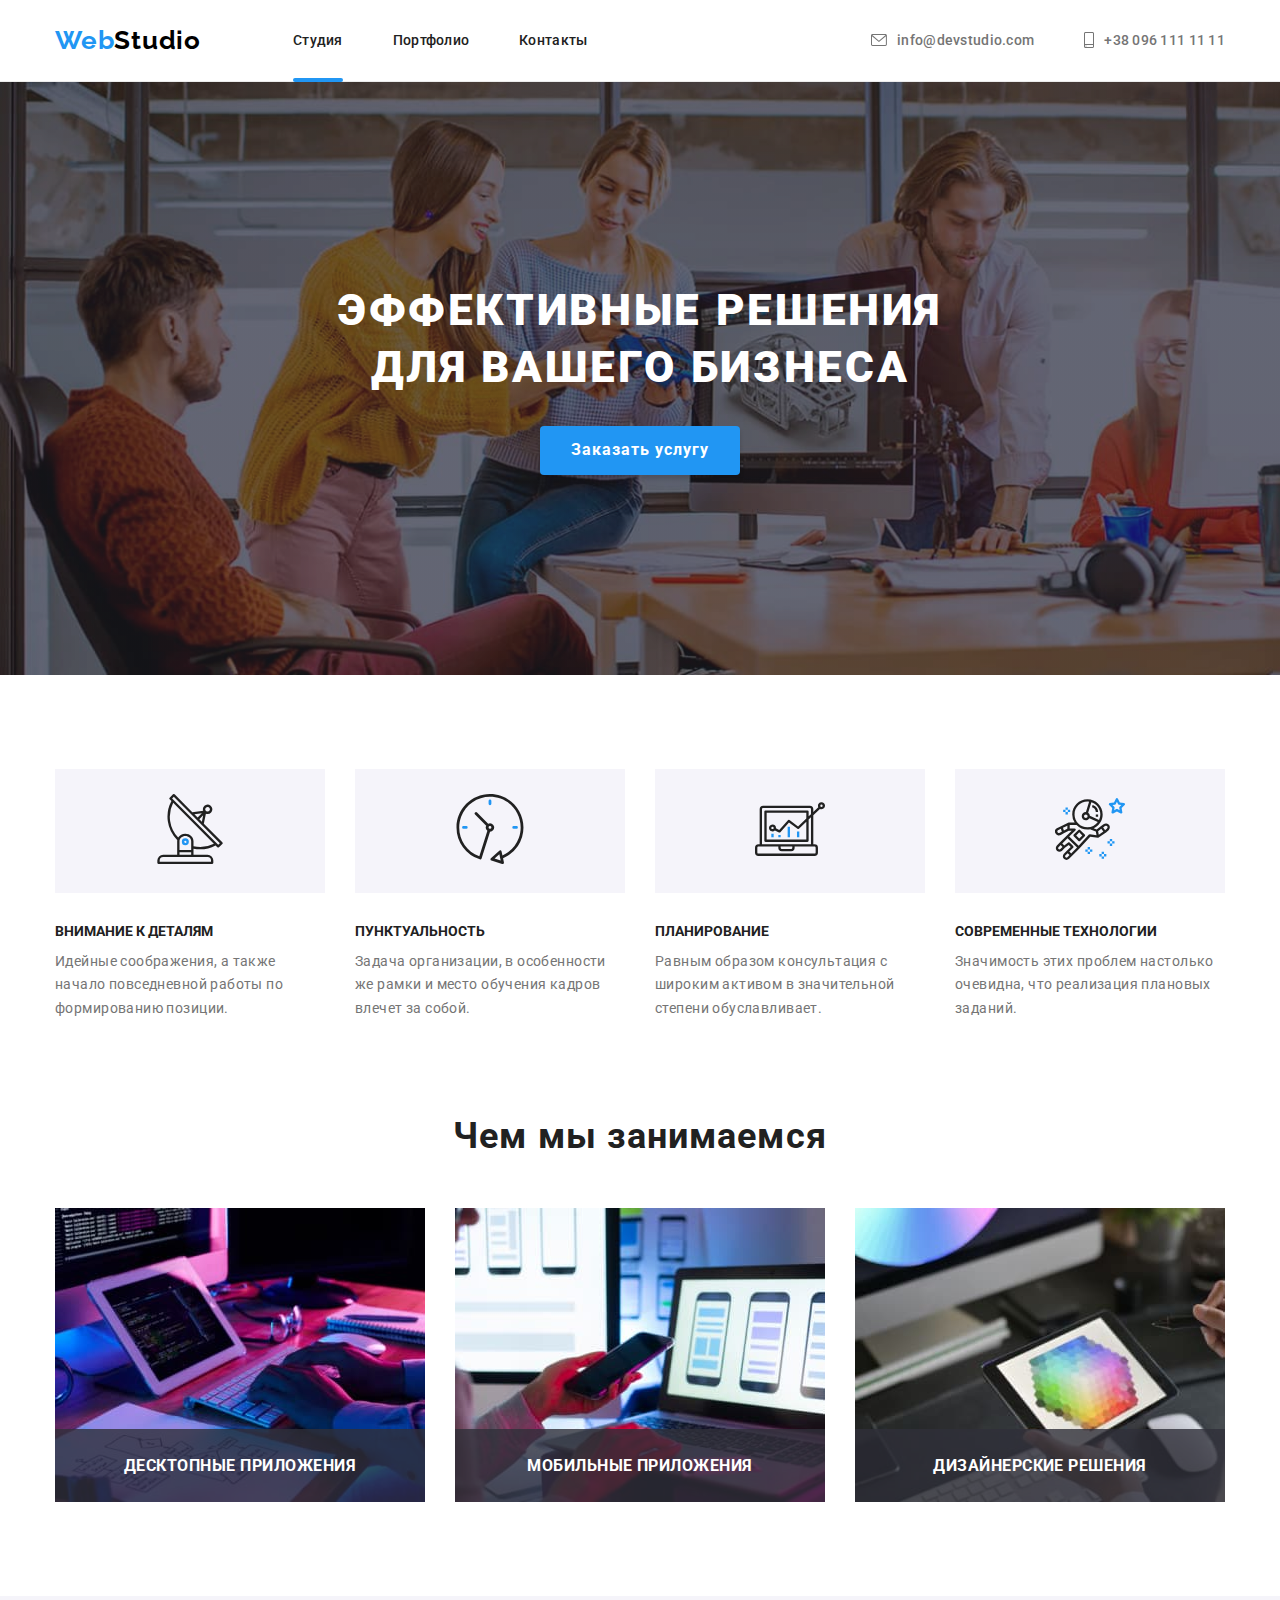
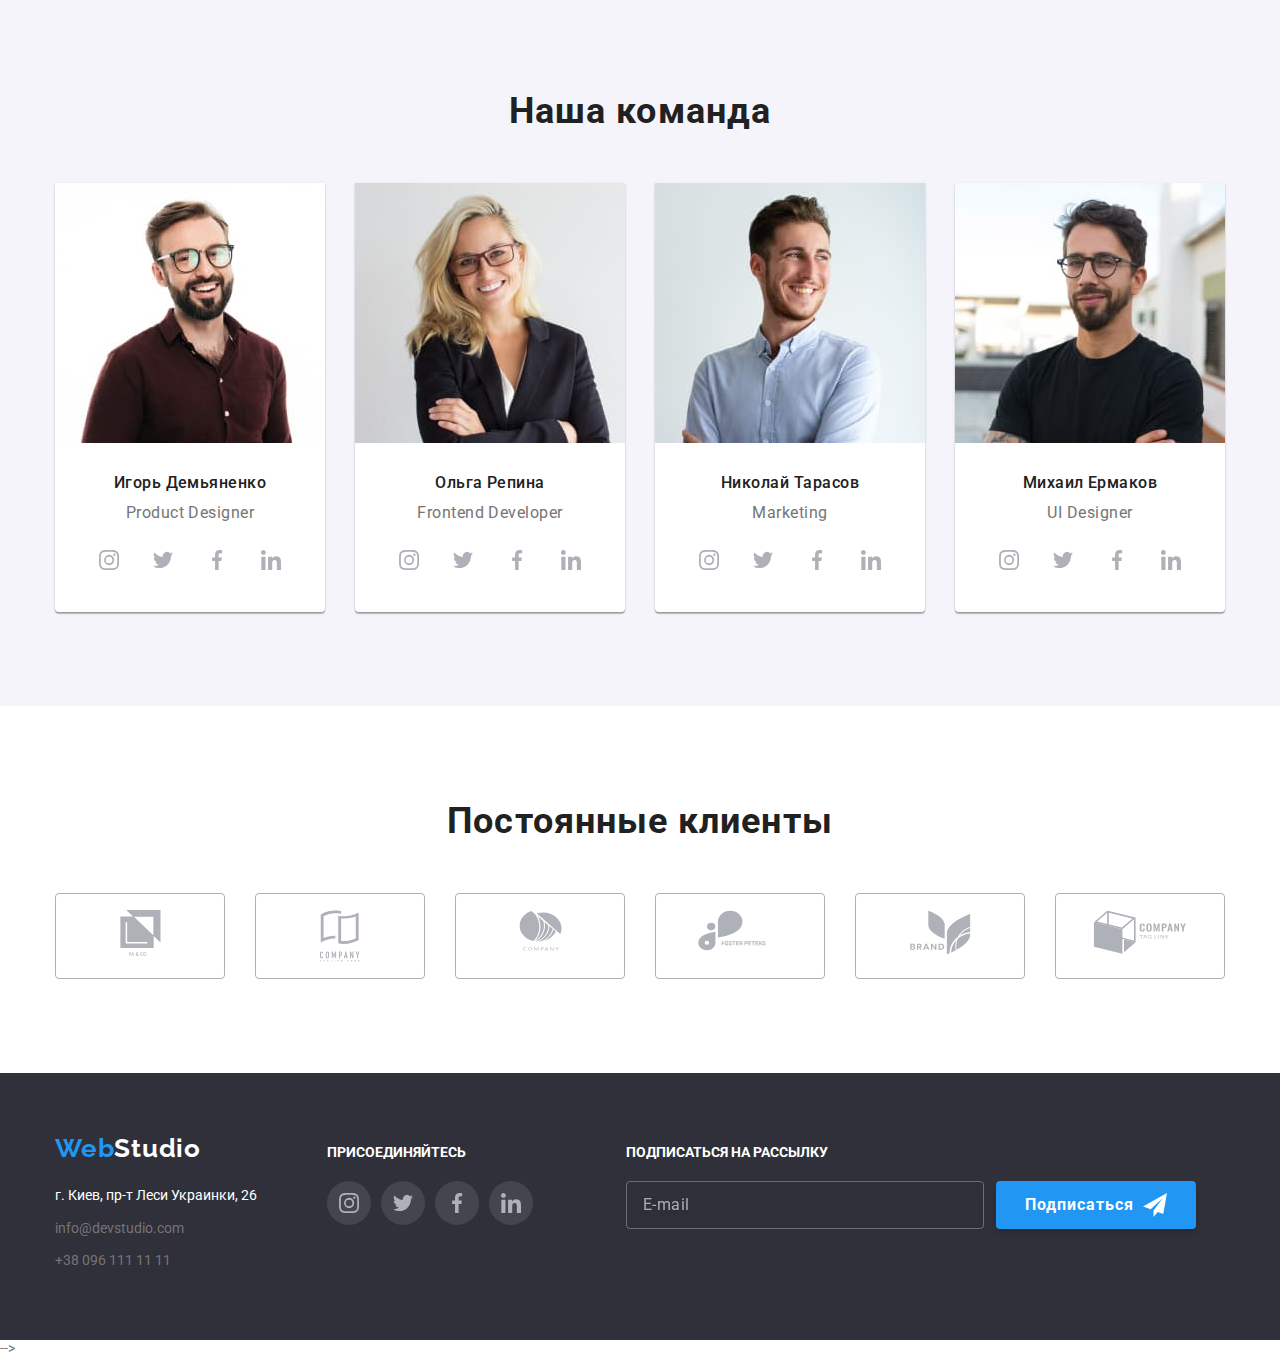
==== index.html @ 70edaa13 "new" ====
<!DOCTYPE html>
<html lang="ru">
<head>
    <meta charset="UTF-8">
    <meta http-equiv="X-UA-Compatible" content="IE=edge">
    <meta name="viewport" content="width=device-width, initial-scale=1.0">
    <title>Студия</title>
    <link rel="preconnect" href="https://fonts.gstatic.com" />
    <link href="https://fonts.googleapis.com/css2?family=Raleway:wght@700&family=Roboto:wght@400;500;700;900&display=swap" rel="stylesheet" />
    <link rel="stylesheet" href="https://cdnjs.cloudflare.com/ajax/libs/modern-normalize/1.0.0/modern-normalize.min.css" />
    <link rel="stylesheet" href="./css/main.min.css">
</head>
<body>
    <header class="header">
        <div class="container header-container">
            <a href="index.html" class="logo header-logo">Web<span style="color: black;">Studio</span></a>
            <nav class="navigation">
                <ul class="navigation-list">
                    <li><a href="./index.html" class="nav-link active">Студия</a></li>
                    <li><a href="./portfolio.html" class="nav-link">Портфолио</a></li>
                    <li><a href="" class="nav-link">Контакты</a></li>
                </ul>
            </nav>
            <ul class="contact-list">
                <li class="contact-item">
                    <a href="mailto:info@devstudio.com" class="contact-link"><svg class="mail-icon" width="16" height="12">
                        <use href="./img/sprite.svg#icon-envelope"></use>
                    </svg>info@devstudio.com</a></li>
                <li class="contact-item">
                    <a href="tel:+380961111111" class="contact-link"><svg class="phone-icon" width="10" height="16">
                        <use href="./img/sprite.svg#icon-smartphone"></use>
                    </svg>+38 096 111 11 11</a></li>
            </ul>
        <button type="button" class="mobile-menu-open-btn" data-menu-button>
            <svg class="menu-icon">
                <use href="./img/sprite.svg#icon-menu"></use>
            </svg>
        </button>
        <div class="mobile-menu" data-menu>
            <div class="container mobile-menu__window">
                <button class="mobile-menu__close-btn" data-menu-close><svg class="mobile-menu__icon-close" width="40" height="40">
                    <use href="./img/sprite.svg#icon-close"></use>
                </svg></button>
                <ul class="mobile-menu__nav-list">
                    <li class="mobile-menu__nav-item"><a href="./index.html" class="mobile-menu__nav-link active">Студия</a></li>
                    <li class="mobile-menu__nav-item"><a href="./portfolio.html" class="mobile-menu__nav-link">Портфолио</a></li>
                    <li class="mobile-menu__nav-item"><a href="#" class="mobile-menu__nav-link">Контакты</a></li>
                </ul>
                <ul class="mobile-menu__contact-list">
                    <li class="mobile-menu__contact-item"><a href="tel:+380961111111" class="mobile-menu__phone-link">+38 096 111 11 11</a></li>
                    <li class="mobile-menu__contact-item"><a href="mailto:info@devstudio.com" class="mobile-menu__email-link">info@devstudio.com</a></li>
                </ul>
                <ul class="mobile-menu__social-list">
                    <li class="mobile-menu__social-item"><a href="" class="mobile-menu__social-link">Instagram</a></li>
                    <li class="mobile-menu__social-item"><a href="" class="mobile-menu__social-link">Twitter</a></li>
                    <li class="mobile-menu__social-item"><a href="" class="mobile-menu__social-link">Facebook</a></li>
                    <li class="mobile-menu__social-item"><a href="" class="mobile-menu__social-link">LinkedIn</a></li>
                </ul>
            </div>
        </div>
        </div>
    </header>
    <main>
         <section class="hero section">
            <div class="container hero-container">
                <h1 class="hero-title">Эффективные решения для вашего бизнеса</h1>
                <button type="button" class="button hero-btn" data-modal-open>Заказать услугу</button>
            </div>
        </section>
        <section class="section">
            <div class="container">
                <!--<h2>О нас</h2>-->
                 <ul class="about-us-list">
                    <li class="about-us-item">
                        <div class="icon-container">
                            <svg class="about-us-icon">
                                <use href="./img/sprite.svg#icon-antenna-1"></use>
                            </svg>
                        </div>
                        <h3 class="item-title">Внимание к деталям</h3>
                        <p class="about-us-desc">Идейные соображения, а также начало повседневной работы по формированию позиции.</p>
                    </li>
                    <li class="about-us-item">
                        <div class="icon-container">
                            <svg class="about-us-icon">
                                <use href="./img/sprite.svg#icon-clock-1"></use>
                            </svg>
                        </div>
                        <h3 class="item-title">Пунктуальность</h3>
                        <p class="about-us-desc">Задача организации, в особенности же рамки и место обучения кадров влечет за собой.</p>
                    </li>
                    <li class="about-us-item">
                        <div class="icon-container">
                            <svg class="about-us-icon">
                                <use href="./img/sprite.svg#icon-diagram-1"></use>
                            </svg>
                        </div>
                        <h3 class="item-title">Планирование</h3>
                        <p class="about-us-desc">Равным образом консультация с широким активом в значительной степени обуславливает.</p>
                    </li>
                    <li class="about-us-item">
                        <div class="icon-container">
                            <svg class="about-us-icon">
                                <use href="./img/sprite.svg#icon-astronaut-1"></use>
                            </svg>
                        </div>
                        <h3 class="item-title">Современные технологии</h3>
                        <p class="about-us-desc">Значимость этих проблем настолько очевидна, что реализация плановых заданий.</p>
                    </li>
                </ul>
            </div>
        </section>
        <section class="section services">
            <div class="container">
                <h2 class="sect-title">Чем мы занимаемся</h2>
                <ul class="services-list">
                    <li class="services-item">
                        <picture>
                            <source srcset="./img/services/service1.jpg 1x, ./img/services/service1@2x.jpg 2x">
                            <img src="./img/services/service1.jpg" alt="coding" width="370">
                        </picture>
                        <h3 class="services-title">Десктопные приложения</h3>
                    </li>
                    <li class="services-item">
                        <picture>
                            <source srcset="./img/services/service2.jpg 1x, ./img/services/service2@2x.jpg 2x">
                            <img src="./img/services/service2.jpg" alt="applications" width="370">
                        </picture>
                        <h3 class="services-title">Мобильные приложения</h3>
                    </li>
                    <li class="services-item">
                        <picture>
                            <source srcset="./img/services/service3.jpg 1x, ./img/services/service3@2x.jpg 2x">
                            <img src="./img/services/service3.jpg" alt="design" width="370">
                        </picture>
                        <h3 class="services-title">Дизайнерские решения</h3>
                    </li>
                </ul>
            </div>
        </section>
        <section class="our-team section">
            <div class="container">
                <h2 class="sect-title">Наша команда</h2>
                <ul class="card-list">
                    <li class="card-item">
                        <picture>
                            <source srcset="./img/team/member1-desktop.jpg 1x, ./img/team/member1-desktop@2x.jpg 2x" media="(min-width: 1200px)">
                            <source srcset="./img/team/member1-tablet.jpg 1x, ./img/team/member1-tablet@2x.jpg 2x" media="(min-width: 768px)">
                            <source srcset="./img/team/member1-mobile.jpg 1x, ./img/team/member1-mobile@2x.jpg 2x" media="(max-width: 767px)">
                            <img src="./img/member1-mobile.jpg" alt="member-1"  class="member-photo">
                        </picture>
                        <h3 class="team-member-name">Игорь Демьяненко</h3>
                        <p class="team-member-role">Product Designer</p>
                        <ul class="social-list">
                            <li><a href="#" class="social-icon-link">
                                <svg class="social-icon" width="44" height="44">
                                <use href="./img/sprite.svg#icon-instagram"></use>
                            </svg></a></li>
                            <li><a href="#" class="social-icon-link"><svg class="social-icon" width="44" height="44">
                                <use href="./img/sprite.svg#icon-twitter"></use>
                            </svg></a></li>
                            <li><a href="#" class="social-icon-link"><svg class="social-icon" width="44" height="44">
                                <use href="./img/sprite.svg#icon-facebook"></use>
                            </svg></a></li>
                            <li><a href="#" class="social-icon-link"><svg class="social-icon" width="44" height="44">
                                <use href="./img/sprite.svg#icon-linkedin"></use>
                            </svg></a></li>
                        </ul>
                    </li>
                    <li class="card-item">
                        <picture>
                            <source srcset="./img/team/member2-desktop.jpg 1x, ./img/team/member2-desktop@2x.jpg 2x" media="(min-width: 1200px)">
                            <source srcset="./img/team/member2-tablet.jpg 1x, ./img/team/member2-tablet@2x.jpg 2x" media="(min-width: 768px)">
                            <source srcset="./img/team/member2-mobile.jpg 1x, ./img/team/member2-mobile@2x.jpg 2x" media="(max-width: 767px)">
                            <img src="./img/member2-mobile.jpg" alt="member-2" class="member-photo">
                        </picture>
                        <h3 class="team-member-name">Ольга Репина</h3>
                        <p class="team-member-role">Frontend Developer</p>
                        <ul class="social-list">
                            <li><a href="#" class="social-icon-link">
                                    <svg class="social-icon" width="44" height="44">
                                        <use href="./img/sprite.svg#icon-instagram"></use>
                                    </svg></a></li>
                            <li><a href="#" class="social-icon-link"><svg class="social-icon" width="44" height="44">
                                        <use href="./img/sprite.svg#icon-twitter"></use>
                                    </svg></a></li>
                            <li><a href="#" class="social-icon-link"><svg class="social-icon" width="44" height="44">
                                        <use href="./img/sprite.svg#icon-facebook"></use>
                                    </svg></a></li>
                            <li><a href="#" class="social-icon-link"><svg class="social-icon" width="44" height="44">
                                        <use href="./img/sprite.svg#icon-linkedin"></use>
                                    </svg></a></li>
                        </ul>
                    </li>
                    <li class="card-item">
                        <picture>
                            <source srcset="./img/team/member3-desktop.jpg 1x, ./img/team/member3-desktop@2x.jpg 2x" media="(min-width: 1200px)">
                            <source srcset="./img/team/member3-tablet.jpg 1x, ./img/team/member3-tablet@2x.jpg 2x" media="(min-width: 768px)">
                            <source srcset="./img/team/member3-mobile.jpg 1x, ./img/team/member3-mobile@2x.jpg 2x" media="(max-width: 767px)">
                            <img src="./img/member3-mobile.jpg" alt="member-3" class="member-photo">
                        </picture>
                        <h3 class="team-member-name">Николай Тарасов</h3>
                        <p class="team-member-role">Marketing</p>
                        <ul class="social-list">
                            <li><a href="#" class="social-icon-link">
                                    <svg class="social-icon" width="44" height="44">
                                        <use href="./img/sprite.svg#icon-instagram"></use>
                                    </svg></a></li>
                            <li><a href="#" class="social-icon-link"><svg class="social-icon" width="44" height="44">
                                        <use href="./img/sprite.svg#icon-twitter"></use>
                                    </svg></a></li>
                            <li><a href="#" class="social-icon-link"><svg class="social-icon" width="44" height="44">
                                        <use href="./img/sprite.svg#icon-facebook"></use>
                                    </svg></a></li>
                            <li><a href="#" class="social-icon-link"><svg class="social-icon" width="44" height="44">
                                        <use href="./img/sprite.svg#icon-linkedin"></use>
                                    </svg></a></li>
                        </ul>
                    </li>
                    <li class="card-item">
                        <picture>
                            <source srcset="./img/team/member4-desktop.jpg 1x, ./img/team/member4-desktop@2x.jpg 2x" media="(min-width: 1200px)">
                            <source srcset="./img/team/member4-tablet.jpg 1x, ./img/team/member4-tablet@2x.jpg 2x" media="(min-width: 768px)">
                            <source srcset="./img/team/member4-mobile.jpg 1x, ./img/team/member4-mobile@2x.jpg 2x" media="(max-width: 767px)">
                            <img src="./img/member4-mobile.jpg" alt="member-4"  class="member-photo">
                        </picture>
                        <h3 class="team-member-name">Михаил Ермаков</h3>
                        <p class="team-member-role">UI Designer</p>
                        <ul class="social-list">
                            <li><a href="#" class="social-icon-link">
                                    <svg class="social-icon" width="44" height="44">
                                        <use href="./img/sprite.svg#icon-instagram"></use>
                                    </svg></a></li>
                            <li><a href="#" class="social-icon-link"><svg class="social-icon" width="44" height="44">
                                        <use href="./img/sprite.svg#icon-twitter"></use>
                                    </svg></a></li>
                            <li><a href="#" class="social-icon-link"><svg class="social-icon" width="44" height="44">
                                        <use href="./img/sprite.svg#icon-facebook"></use>
                                    </svg></a></li>
                            <li><a href="#" class="social-icon-link"><svg class="social-icon" width="44" height="44">
                                        <use href="./img/sprite.svg#icon-linkedin"></use>
                                    </svg></a></li>
                        </ul>
                    </li>
                </ul>
            </div>
        </section>
        <section class="section">
            <div class="container">
                <h2 class="sect-title">Постоянные клиенты</h2>
                <ul class="partner-list">
                    <li class="partner-list-item">
                        <div class="partner-icon-container" >
                        <a href="" class="partner-link">
                        <svg class="partner-icon" width="41" height="46">
                            <use href="./img/sprite.svg#icon-Logo1"></use>
                        </svg>
                    </a>
                </div>
                </li>
                    <li class="partner-list-item"><a href="" class="partner-link">
                        <div class="partner-icon-container" >
                        <svg class="partner-icon" width="40" height="52">
                            <use href="./img/sprite.svg#icon-Logo2"></use>
                        </svg>
                    </a>
                        </div>
                </li>
                    <li class="partner-list-item"><a href="" class="partner-link">
                        <div class="partner-icon-container" >
                        <svg class="partner-icon" width="43" height="41">
                            <use href="./img/sprite.svg#icon-Logo3"></use>
                        </svg>
                    </a>
                        </div>
                </li>
                    <li class="partner-list-item"><a href="" class="partner-link">
                        <div class="partner-icon-container" >
                        <svg class="partner-icon" width="84" height="41">
                            <use href="./img/sprite.svg#icon-Logo4"></use>
                        </svg>
                    </a>
                        </div>
                </li>
                    <li class="partner-list-item"><a href="" class="partner-link">
                        <div class="partner-icon-container" >
                        <svg class="partner-icon" width="63" height="45">
                            <use href="./img/sprite.svg#icon-Logo5"></use>
                        </svg>
                    </a>
                        </div>
                </li>
                    <li class="partner-list-item"><a href="" class="partner-link">
                        
                        <div class="partner-icon-container" >
                        <svg class="partner-icon" width="94" height="44">
                            <use href="./img/sprite.svg#icon-Logo6"></use>
                        </svg>
                    </a>
                        </div>
                </li>
                </ul>
            </div>
        </section>
    </main>
    <footer class="footer">
        <div class="container footer-container">
            <div class="footer-contact-container">
            <a href="index.html" class="logo footer-logo">Web<span style="color: white;">Studio</span></a>
            <address class="address">
                <p>г. Киев, пр-т Леси Украинки, 26</p>
            </address>
            <ul class="footer-contact-list">
                <li><a href="mailto:info@devstudio.com" class="footer-contact-link">info@devstudio.com</a></li>
                <li><a href="tel:+380961111111" class="footer-contact-link">+38 096 111 11 11</a></li>
            </ul>
        </div>
        <div class="footer-social-container">
            <h2 hidden>Контакты</h2>
            <h3 class="footer-social-title">Присоединяйтесь</h3>
            <ul class="social-list">
                <li><a href="#" class="social-icon-link social-icon-link-footer">
                        <svg class="social-icon" width="44" height="44">
                            <use href="./img/sprite.svg#icon-instagram"></use>
                        </svg></a></li>
                <li><a href="#" class="social-icon-link social-icon-link-footer"><svg class="social-icon" width="44" height="44">
                            <use href="./img/sprite.svg#icon-twitter"></use>
                        </svg></a></li>
                <li><a href="#" class="social-icon-link social-icon-link-footer"><svg class="social-icon" width="44" height="44">
                            <use href="./img/sprite.svg#icon-facebook"></use>
                        </svg></a></li>
                <li><a href="#" class="social-icon-link social-icon-link-footer"><svg class="social-icon" width="44" height="44">
                            <use href="./img/sprite.svg#icon-linkedin"></use>
                        </svg></a></li>
            </ul>
            </div>
            <div class="mail-container">
            <h2 hidden>Рассылка</h2>
            <h3 class="footer-social-title">Подписаться на рассылку</h3>
            <form class="footer-form">
                <input type="email" name="email" id="email" placeholder="E-mail" class="footer-email-input" required>
            <button type="submit" class="button email-submit">Подписаться
            <svg width="24" height="24">
                <use href="./img/sprite.svg#icon-send"></use>
            </svg>
        </button>
    </form>
            </div>
        </div>
    </footer>
    <div class="backdrop is-hidden" data-modal>
        <div class="modal-window">
            <button type="button" data-modal-close class="modal-close-btn"><svg class="icon-close" width="17" height="17">
                <use href="./img/sprite.svg#icon-close"></use>
            </svg></button>
        
        <p class="modal-form-header">Оставьте свои данные, мы вам перезвоним</p>
        <form>
            <label for="user-name" class="input-name">Имя
                <span class="input-wrapper">
                <input type="text" id="user-name" name="user-name" class="input-field" placeholder="Имя" required>
                <svg class="form-icon" width="18" height="18">
                    <use href="./img/sprite.svg#icon-person"></use>
                </svg>
            </span>
            </label>
            <label for="phone" class="input-name">Телефон
                <span class="input-wrapper">
                <input type="tel" id="phone" name="user-phone" class="input-field" placeholder="096-111-11-11" required>
                <svg class="form-icon" width="18" height="18">
                    <use href="./img/sprite.svg#icon-phone"></use>
                </svg>
            </span>
            </label>
            <label for="modal-email" class="input-name">Почта
                <span class="input-wrapper">
                <input type="email" id="modal-email" name="user-mail" class="input-field" placeholder="info@devstudio.com" required>
                <svg class="form-icon" width="18" height="18">
                    <use href="./img/sprite.svg#icon-email"></use>
                </svg>
            </span>
            </label>
            <label for="message" class="input-name">Комментарий
                <textarea id="message" name="user-message" placeholder="Введите текст" class="input-message"></textarea>
            </label>
            <input type="checkbox" name="user-policy" id="checkbox-policy" class="visually-hidden checkbox">
            <label for="checkbox-policy" class="label-checkbox-policy">    
                Соглашаюсь с рассылкой и принимаю <a href="#" class="policy-link">Условия договора</a>
            </label>
            <button type="submit" class="button modal-submit">Отправить</button>
        </form>
        </div>
    </div>
<script src="./js/modal.js"></script> -->
<script src="./js/menu.js"></script>
</body>
</html>
---- css/main.min.css ----
:root{--text-color: #757575;--main-color: #ffffff;--second-back-color: #2f303a;--third-back-color: #c4c4c4;--accent-color: #2196f3;--icon-color: #afb1b8;--title-color: #212121;--btn-focus: #188ce8;--icon-background-color: #f5f4fa}.visually-hidden{position:absolute !important;clip:rect(1px 1px 1px 1px);clip:rect(1px, 1px, 1px, 1px);padding:0 !important;border:0 !important;height:1px !important;width:1px !important;overflow:hidden}h1,h2,h3,p{margin-top:0;margin-bottom:0}ul,ol{margin-top:0;margin-bottom:0;padding-left:0;list-style:none}a{text-decoration:none}img{display:block}body{font-family:"Roboto", "Raleway", sans-serif;color:var(--text-color);font-size:14px;line-height:1.2}.section{padding-top:60px;padding-bottom:60px}@media screen and (min-width: 1200px){.section{padding-top:94px;padding-bottom:94px}}.container{padding-left:15px;padding-right:15px}@media screen and (min-width: 480px){.container{width:480px;margin:0 auto}}@media screen and (min-width: 768px){.container{width:768px}}@media screen and (min-width: 1200px){.container{width:1200px}}.logo{font-family:"Raleway";font-weight:700;font-size:26px;color:var(--accent-color);width:145px;letter-spacing:0.03em}@media screen and (min-width: 1200px){.header-logo{margin-right:93px}}.footer-logo{margin-bottom:20px}.sect-title{font-weight:700;font-size:28px;text-align:center;color:var(--title-color);letter-spacing:0.03em;margin-bottom:30px}@media screen and (min-width: 1200px){.sect-title{font-size:36px;margin-bottom:50px}}.button{background-color:var(--accent-color);font-size:16px;font-weight:700;text-align:center;color:var(--main-color);border-style:none;line-height:1.8;cursor:pointer;width:200px;box-shadow:0px 4px 4px rgba(0,0,0,0.15);border-radius:4px;letter-spacing:0.06em;transition:background-color 250ms cubic-bezier(0.4, 0, 0.2, 1)}.button:hover{background-color:var(--btn-focus)}.social-list{display:flex;justify-content:space-between;margin:0 auto;width:206px;height:44px}.social-icon-link{display:flex;align-content:center;border-radius:50%;width:44px;height:44px;justify-content:center;align-content:center;transition:background-color 250ms cubic-bezier(0.4, 0, 0.2, 1)}.social-icon-link:hover,.social-icon-link:focus{background-color:var(--btn-focus)}.social-icon-link:hover .social-icon,.social-icon-link:focus .social-icon{fill:var(--main-color)}.social-icon{fill:var(--icon-color);transition:fill 250ms cubic-bezier(0.4, 0, 0.2, 1)}.backdrop{width:100%;height:100%;top:0;left:0;position:fixed;z-index:500;background-color:rgba(0,0,0,0.2)}.is-hidden{visibility:hidden;opacity:0;pointer-events:none;transition:visibulity 250ms cubic-bezier(0.4, 0, 0.2, 1)}.modal-window{position:absolute;top:50%;left:50%;transform:translate(-50%, -50%);width:100vw;height:100vh;background:var(--main-color);box-shadow:0px 1px 3px rgba(0,0,0,0.12),0px 1px 1px rgba(0,0,0,0.14),0px 2px 1px rgba(0,0,0,0.2);border-radius:4px;padding:40px}@media screen and (min-width: 480px){.modal-window{width:450px}}@media screen and (min-width: 1200px){.modal-window{width:528px;height:580px}}.icon-close{fill:#000;width:17px;height:17px}.modal-close-btn{position:absolute;top:8px;right:8px;width:30px;height:30px;background:var(--main-color);border:1px solid rgba(0,0,0,0.1);border-radius:50%;padding:6px 6px;cursor:pointer}.modal-close-btn:hover>.icon-close{fill:var(--accent-color)}.modal-form-header{font-size:20px;font-weight:700;text-align:center;color:var(--title-color);letter-spacing:0.03em;margin-bottom:12px}.input-name{font-size:12px;letter-spacing:0.01em;margin-bottom:4px}.input-field{border:1px solid rgba(33,33,33,0.2);border-radius:4px;width:100%;height:40px;padding-left:42px;margin-bottom:10px;outline:none}.input-field:focus,.input-field:hover{border:1px solid var(--accent-color)}.input-field:focus+.form-icon,.input-field:hover+.form-icon{fill:var(--accent-color)}.input-message{border:1px solid rgba(33,33,33,0.2);width:100%;height:120px;padding:12px 16px;border-radius:4px;margin-bottom:20px;resize:none;outline:none}.input-message:focus,.input-message:hover{border:1px solid var(--accent-color)}.input-message::placeholder,.input-field::placeholder{letter-spacing:0.01em;font-size:14px;color:rgba(117,117,117,0.5)}.label-checkbox-policy{display:inline-block;margin-bottom:30px;text-align:center}.label-checkbox-policy::before{content:"";display:inline-block;width:16px;height:15px;vertical-align:middle;border:2px solid var(--text-color);border-radius:2px;margin-right:7px;cursor:pointer}.modal-submit{font-weight:700;font-size:16px;line-height:1.8;text-align:center;letter-spacing:0.06em;color:var(--main-color);background:var(--accent-color);box-shadow:0px 4px 4px rgba(0,0,0,0.15);border-radius:4px;border-style:none;width:200px;padding:10px 55px;display:flex;margin:0 auto;transition:background-color 250ms cubic-bezier(0.4, 0, 0.2, 1)}.modal-submit:hover{background:var(--btn-focus)}.input-wrapper{position:relative;display:block}.form-icon{position:absolute;display:block;top:12px;left:12px}.checkbox:checked+.label-checkbox-policy::before{background-image:url("../img/checkbox.svg");background-position:50% 50%;background-color:var(--accent-color);border-color:var(--accent-color)}.checkbox:hover+.label-checkbox-policy::before,.checkbox:focus+.label-checkbox-policy::before{border-color:var(--accent-color)}.policy-link{letter-spacing:0.03em;text-decoration-line:underline;color:var(--accent-color)}.filter-list{display:flex;flex-wrap:wrap;margin-bottom:40px;justify-items:space-between;justify-content:flex-start}@media screen and (min-width: 768px){.filter-list{justify-content:center;padding-bottom:16px;margin-bottom:14px;justify-items:space-between}}@media screen and (min-width: 1200px){.filter-list{margin-bottom:34px}}.filter-list-item:not(:last-child){margin-right:8px;margin-bottom:15px}@media screen and (min-width: 768px){.filter-list-item:not(:last-child){margin-bottom:0}}.btn-works{background-color:var(--icon-background-color);color:var(--title-color);border-style:none;font-weight:500;font-size:16px;text-align:center;cursor:pointer;line-height:1.6;padding:6px 22px;border-radius:4px;transition:color 250ms cubic-bezier(0.4, 0, 0.2, 1),background-color 250ms cubic-bezier(0.4, 0, 0.2, 1),box-shadow 250ms cubic-bezier(0.4, 0, 0.2, 1)}.btn-works:hover{background-color:var(--btn-focus);color:var(--main-color);box-shadow:0px 3px 1px rgba(0,0,0,0.1),0px 1px 2px rgba(0,0,0,0.08),0px 2px 2px rgba(0,0,0,0.12)}.project-title{font-weight:700;font-size:18px;line-height:2;color:var(--title-color);letter-spacing:0.06em}.project-type{font-size:16px;line-height:1.8}@media screen and (min-width: 768px){.works-card{display:grid;grid-template-columns:1fr 1fr;grid-template-rows:repeat(5, 1fr);grid-gap:30px}}@media screen and (min-width: 1200px){.works-card{display:flex;flex-wrap:wrap;margin-left:-30px;grid-gap:0}}.works-card-item{max-width:450px}@media screen and (min-width: 768px){.works-card-item{width:354px}}@media screen and (min-width: 1200px){.works-card-item{width:370px;margin-left:30px;margin-top:30px;flex-basis:calc((100% - 90px) / 3);transition:box-shadow 250ms cubic-bezier(0.4, 0, 0.2, 1)}}.works-card-item:hover,.works-card-item:focus{box-shadow:0px 1px 1px rgba(0,0,0,0.12),0px 4px 4px rgba(0,0,0,0.06),1px 4px 6px rgba(0,0,0,0.16)}.works-card-item:hover .overlay,.works-card-item:focus .overlay{transform:translatey(0)}@media screen and (max-width: 767px){.works-card-item:not(:last-child){margin-bottom:30px}}.overlay-card{position:relative;overflow:hidden}.overlay{position:absolute;min-height:100%;width:100%;font-weight:400;top:0;right:0;padding:24px 24px;font-size:24px;line-height:1.55;letter-spacing:0.03em;color:var(--main-color);background-color:rgba(33,150,243,0.9);transform:translatey(100%);transition:transform 250ms linear;overflow:auto}@media screen and (min-width: 480px){.overlay{padding:77px 24px;font-size:18px}}@media screen and (min-width: 768px){.overlay{padding:49px 24px}}@media screen and (min-width: 1200px){.overlay{padding:63px 24px}}.card-cont{border-bottom:1px solid #eeeeee;border-right:1px solid #eeeeee;border-left:1px solid #eeeeee;margin:0;padding-left:24px;padding-bottom:20px;padding-top:20px}.card-example-picture{max-width:100%;height:auto}.overlay-card{position:relative;overflow:hidden}.overlay{position:absolute;transform:translatey(100%);width:100%;top:0;right:0;height:100%;font-size:18px;letter-spacing:0.03em;color:#ffffff;overflow:auto;background:rgba(33,150,243,0.9);padding:50px 20px;transition:transform 250ms linear;line-height:1.5}@media screen and (max-width: 767px){.mobile-menu{position:fixed;top:0;left:0;width:100vw;height:100vh;background-color:var(--main-color);overflow:auto;opacity:0;visibility:hidden;pointer-events:none}.mobile-menu__window{position:relative;padding-left:25px;padding-top:48px;padding-bottom:48px}.mobile-menu__close-btn{border:none;top:10px;right:15px;position:absolute;background-color:transparent;padding:0}.mobile-menu__close-btn:hover .mobile-menu__icon-close,.mobile-menu__close-btn:focus .mobile-menu__icon-close{fill:var(--accent-color)}.mobile-menu__icon-close{width:35px;height:35px}.mobile-menu.is-open{opacity:1;visibility:visible;pointer-events:auto}.mobile-menu__nav-list{margin-bottom:302px}.mobile-menu__nav-item{margin-bottom:35px}.mobile-menu__nav-link{font-weight:500;font-size:40px;letter-spacing:0.02em;color:var(--title-color)}.mobile-menu__nav-link:hover,.mobile-menu__nav-link:focus{color:var(--accent-color)}.mobile-menu__contact-list{margin-bottom:64px}.mobile-menu__contact-item:first-child{margin-bottom:32px}.mobile-menu__phone-link{color:var(--accent-color);font-weight:500;font-size:34px;letter-spacing:0.02em}.mobile-menu__phone-link:hover,.mobile-menu__phone-link:focus{color:var(--accent-color)}.mobile-menu__email-link{font-weight:500;font-size:24px;letter-spacing:0.02em;color:var(--text-color)}.mobile-menu__email-link:hover,.mobile-menu__email-link:focus{color:var(--accent-color)}.mobile-menu__social-list{display:flex;flex-wrap:wrap}.mobile-menu__social-item{margin-right:10px;padding-right:10px;border-right:1px solid rgba(33,33,33,0.2)}}@media screen and (max-width: 767px) and (max-width: 345px){.mobile-menu__social-item{margin-bottom:10px}}@media screen and (max-width: 767px){.mobile-menu__social-link{font-weight:500;font-size:18px;color:var(--text-color);letter-spacing:0.02em;color:var(--accent-color)}}@media screen and (min-width: 768px){.mobile-menu{display:none}}.header{padding-top:10px;padding-bottom:10px;background:var(--main-color);border-bottom:1px solid #ececec}.header-container{display:flex;justify-content:space-between;align-items:center}.active{color:var(--accent-color)}@media screen and (min-width: 768px){.active{position:relative}.active::after{content:"";top:46px;left:0px;width:100%;height:4px;background:var(--accent-color);border-radius:2px;position:absolute}}@media screen and (max-width: 767px){.navigation,.contact-list{display:none}.mobile-menu-open-btn{padding:0;background-color:transparent;border:none;cursor:pointer;line-height:0}.menu-icon{width:40px;height:40px}}@media screen and (min-width: 768px){.mobile-menu-open-btn{display:none}.navigation-list{display:flex;width:294px;padding-top:22px;padding-bottom:22px;letter-spacing:0.02em}.navigation-list>li:not(:last-child){margin-right:50px}.nav-link{color:var(--title-color);font-weight:500;letter-spacing:0.02em;transition:color 250ms cubic-bezier(0.4, 0, 0.2, 1)}.nav-link:hover,.nav-link:focus{color:var(--accent-color)}.contact-item{transition:color 250ms cubic-bezier(0.4, 0, 0.2, 1)}.contact-item:hover,.contact-item:focus{color:var(--accent-color)}.contact-item:first-of-type{margin-bottom:10px}.contact-link{display:flex;align-items:center;color:inherit;font-weight:500;letter-spacing:0.02em;font-size:12px}.mail-icon{width:16px;height:12px;margin-right:10px;fill:currentColor}.phone-icon{width:10px;height:16px;margin-right:10px;fill:currentColor}}@media screen and (min-width: 1200px){.contact-list{display:flex;align-items:center;margin-left:auto}.contact-list>li:not(:last-child){margin-right:50px}.contact-item{transition:color 250ms cubic-bezier(0.4, 0, 0.2, 1)}.contact-item:hover,.contact-item:focus{color:var(--accent-color)}.contact-item:first-of-type{margin-bottom:0}.contact-link{color:inherit;font-weight:500;letter-spacing:0.02em;font-size:14px}.mail-icon{width:16px;height:12px;margin-right:10px;fill:currentColor}.phone-icon{width:10px;height:16px;margin-right:10px;fill:currentColor}}.hero{padding-top:118px;padding-bottom:118px;background-size:cover;background-color:var(--third-back-color);background-image:linear-gradient(to right, rgba(47,48,58,0.4), rgba(47,48,58,0.4)),url("../img/hero/hero-mobile.jpg")}@media (min-device-pixel-ratio: 2), (-webkit-min-device-pixel-ratio: 2), (min-resolution: 192dpi), (min-resolution: 2dppx){.hero{background-image:linear-gradient(to right, rgba(47,48,58,0.4), rgba(47,48,58,0.4)),url("../img/hero/hero-mobile@2x.jpg")}}.hero-title{color:var(--main-color);text-align:center;text-transform:uppercase;font-size:26px;line-height:1.6;font-weight:900;margin-left:auto;margin-right:auto;max-width:360px;margin-bottom:30px;letter-spacing:0.06em}.hero-btn{background-color:var(--accent-color);font-size:16px;font-weight:700;text-align:center;color:var(--main-color);border-style:none;line-height:1.8;cursor:pointer;padding-top:10px;padding-bottom:10px;margin:0 auto;display:block;width:200px;box-shadow:0px 4px 4px rgba(0,0,0,0.15);border-radius:4px;letter-spacing:0.06em;transition:background-color 250ms cubic-bezier(0.4, 0, 0.2, 1)}.hero-btn:hover{background-color:var(--btn-focus)}@media screen and (min-width: 768px){.hero{background-image:linear-gradient(to right, rgba(47,48,58,0.4), rgba(47,48,58,0.4)),url("../img/hero/hero-tablet.jpg")}}@media screen and (min-width: 768px) and (min-device-pixel-ratio: 2), screen and (min-width: 768px) and (-webkit-min-device-pixel-ratio: 2), screen and (min-width: 768px) and (min-resolution: 192dpi), screen and (min-width: 768px) and (min-resolution: 2dppx){.hero{background-image:linear-gradient(to right, rgba(47,48,58,0.4), rgba(47,48,58,0.4)),url("../img/hero/hero-tablet@2x.jpg")}}@media screen and (min-width: 1200px){.hero{padding-top:200px;padding-bottom:200px;background-image:linear-gradient(to right, rgba(47,48,58,0.4), rgba(47,48,58,0.4)),url("../img/hero/hero-desktop.jpg")}}@media screen and (min-width: 1200px) and (min-device-pixel-ratio: 2), screen and (min-width: 1200px) and (-webkit-min-device-pixel-ratio: 2), screen and (min-width: 1200px) and (min-resolution: 192dpi), screen and (min-width: 1200px) and (min-resolution: 2dppx){.hero{background-image:linear-gradient(to right, rgba(47,48,58,0.4), rgba(47,48,58,0.4)),url("../img/hero/hero-desktop@2x.jpg")}}@media screen and (min-width: 1200px){.hero-title{font-size:44px;line-height:1.3;max-width:696px}}.about-us-item{max-width:450px;margin-bottom:30px}.icon-container{background-color:var(--icon-background-color);margin-bottom:30px;padding-top:25px;padding-bottom:25px;text-align:center}.about-us-icon{width:70px;height:70px}.item-title{color:var(--title-color);font-size:inherit;font-weight:700;text-transform:uppercase;margin-bottom:10px;text-align:center}.about-us-desc{line-height:1.7;letter-spacing:0.03em}@media screen and (min-width: 768px){.about-us-list{display:grid;grid-template-columns:1fr 1fr;grid-template-rows:1fr 1fr;grid-gap:30px}.about-us-item{width:354px;margin-bottom:0}.item-title{text-align:left}}@media screen and (min-width: 1200px){.about-us-list{display:flex;justify-content:space-between}.about-us-item{width:270px}}@media screen and (max-width: 1199px){.services{display:none}}.services{padding-top:0}.services-list{display:flex;justify-content:space-between}.services-item{position:relative}.services-title{position:absolute;bottom:0;width:370px;font-weight:700;text-align:center;letter-spacing:0.03em;text-transform:uppercase;color:var(--main-color);background-color:rgba(47,48,58,0.8);padding-bottom:27px;padding-top:27px}.our-team{background-color:var(--icon-background-color)}.card-item{background:var(--main-color);box-shadow:0px 1px 3px rgba(0,0,0,0.12),0px 1px 1px rgba(0,0,0,0.14),0px 2px 1px rgba(0,0,0,0.2);border-radius:0px 0px 4px 4px;padding-bottom:30px}@media screen and (max-width: 767px){.card-item:not(:last-child){margin-bottom:30px}}.member-photo{width:100%;height:auto;margin-bottom:30px}@media screen and (min-width: 480px){.member-photo{width:450px}}.team-member-name{color:var(--title-color);font-weight:500;margin-bottom:10px;text-align:center;letter-spacing:0.03em;font-size:16px}.team-member-role{margin-bottom:16px;font-size:16px;text-align:center;letter-spacing:0.03em}@media screen and (min-width: 768px){.card-list{display:grid;grid-template-columns:1fr 1fr;grid-template-rows:1fr 1fr;grid-gap:30px}.member-photo{width:354px}}@media screen and (min-width: 1200px){.card-list{display:flex;justify-content:space-between}.member-photo{width:270px}}.partner-list{display:grid;grid-template-columns:1fr 1fr;grid-template-rows:1fr 1fr 1fr;grid-gap:30px}@media screen and (min-width: 768px){.partner-list{display:grid;grid-template-columns:1fr 1fr 1fr;grid-template-rows:1fr 1fr;grid-gap:30px}}@media screen and (min-width: 1200px){.partner-list{display:flex;justify-content:space-between}}.partner-list-item{border:1px solid #afb1b8;border-radius:4px;padding:16px 32px;transition:border-color 250ms cubic-bezier(0.4, 0, 0.2, 1)}.partner-list-item:hover,.partner-list-item:focus{border-color:var(--accent-color)}.partner-list-item:hover .partner-icon,.partner-list-item:focus .partner-icon{fill:var(--accent-color)}@media screen and (min-width: 1200px){.partner-list-item{width:170px}}.partner-link{display:flex;max-width:210px;justify-content:center;align-items:center}.partner-icon{fill:var(--icon-color);transition:fill 250ms cubic-bezier(0.4, 0, 0.2, 1)}.footer{background-color:var(--second-back-color)}.footer-container{padding-top:60px;padding-bottom:60px;text-align:center}.address{font-style:normal;color:var(--main-color);line-height:1.7;margin-top:20px;margin-bottom:9px}.footer-contact-list{margin-bottom:60px}.footer-contact-list li{margin-bottom:8px}.footer-contact-link{color:inherit;font-weight:400;line-height:1.7;transition:color 250ms cubic-bezier(0.4, 0, 0.2, 1)}.footer-contact-link:hover,.footer-contact-link:focus{color:var(--accent-color)}.footer-social-container{margin-bottom:60px}.footer-social-title{text-transform:uppercase;font-size:14px;margin-bottom:20px;color:var(--main-color)}.social-icon-link-footer{background-color:rgba(255,255,255,0.1);transition:color 250ms cubic-bezier(0.4, 0, 0.2, 1)}.footer-email-input{border:1px solid rgba(255,255,255,0.3);padding:15px 16px;width:100%;background-color:transparent;filter:drop-shadow(0px 4px 4px rgba(0,0,0,0.15));border-radius:4px;outline:none;margin-bottom:20px}.footer-email-input::placeholder{color:rgba(255,255,255,0.6);font-size:16px;letter-spacing:0.03em;font-family:"Roboto";font-weight:400}.email-submit{padding:10px 29px;background:var(--accent-color);box-shadow:0px 4px 4px rgba(0,0,0,0.15);border-radius:4px;border-style:none;font-weight:700;font-size:16px;line-height:1.8;display:flex;align-items:center;justify-content:space-between;letter-spacing:0.06em;color:var(--main-color);fill:var(--main-color);margin:0 auto}@media screen and (min-width: 768px){.footer-container{display:flex;flex-wrap:wrap}.footer-email-input{width:450px}.footer-contact-container{margin-right:165px;margin-left:auto}.footer-social-container{margin-right:auto}.mail-container{margin:0 auto}}@media screen and (min-width: 1200px){.footer-container{display:flex;align-items:baseline;text-align:left}.footer-contact-container{margin-right:70px;margin-left:0}.footer-contact-list{margin-bottom:0}.footer-social-container{margin-right:93px;width:206px;margin-bottom:0}.mail-container{margin:0}.footer-form{display:flex}.footer-email-input{width:358px;margin-bottom:0}.email-submit{margin-left:12px;margin-right:0}}
/*# sourceMappingURL=main.min.css.map */
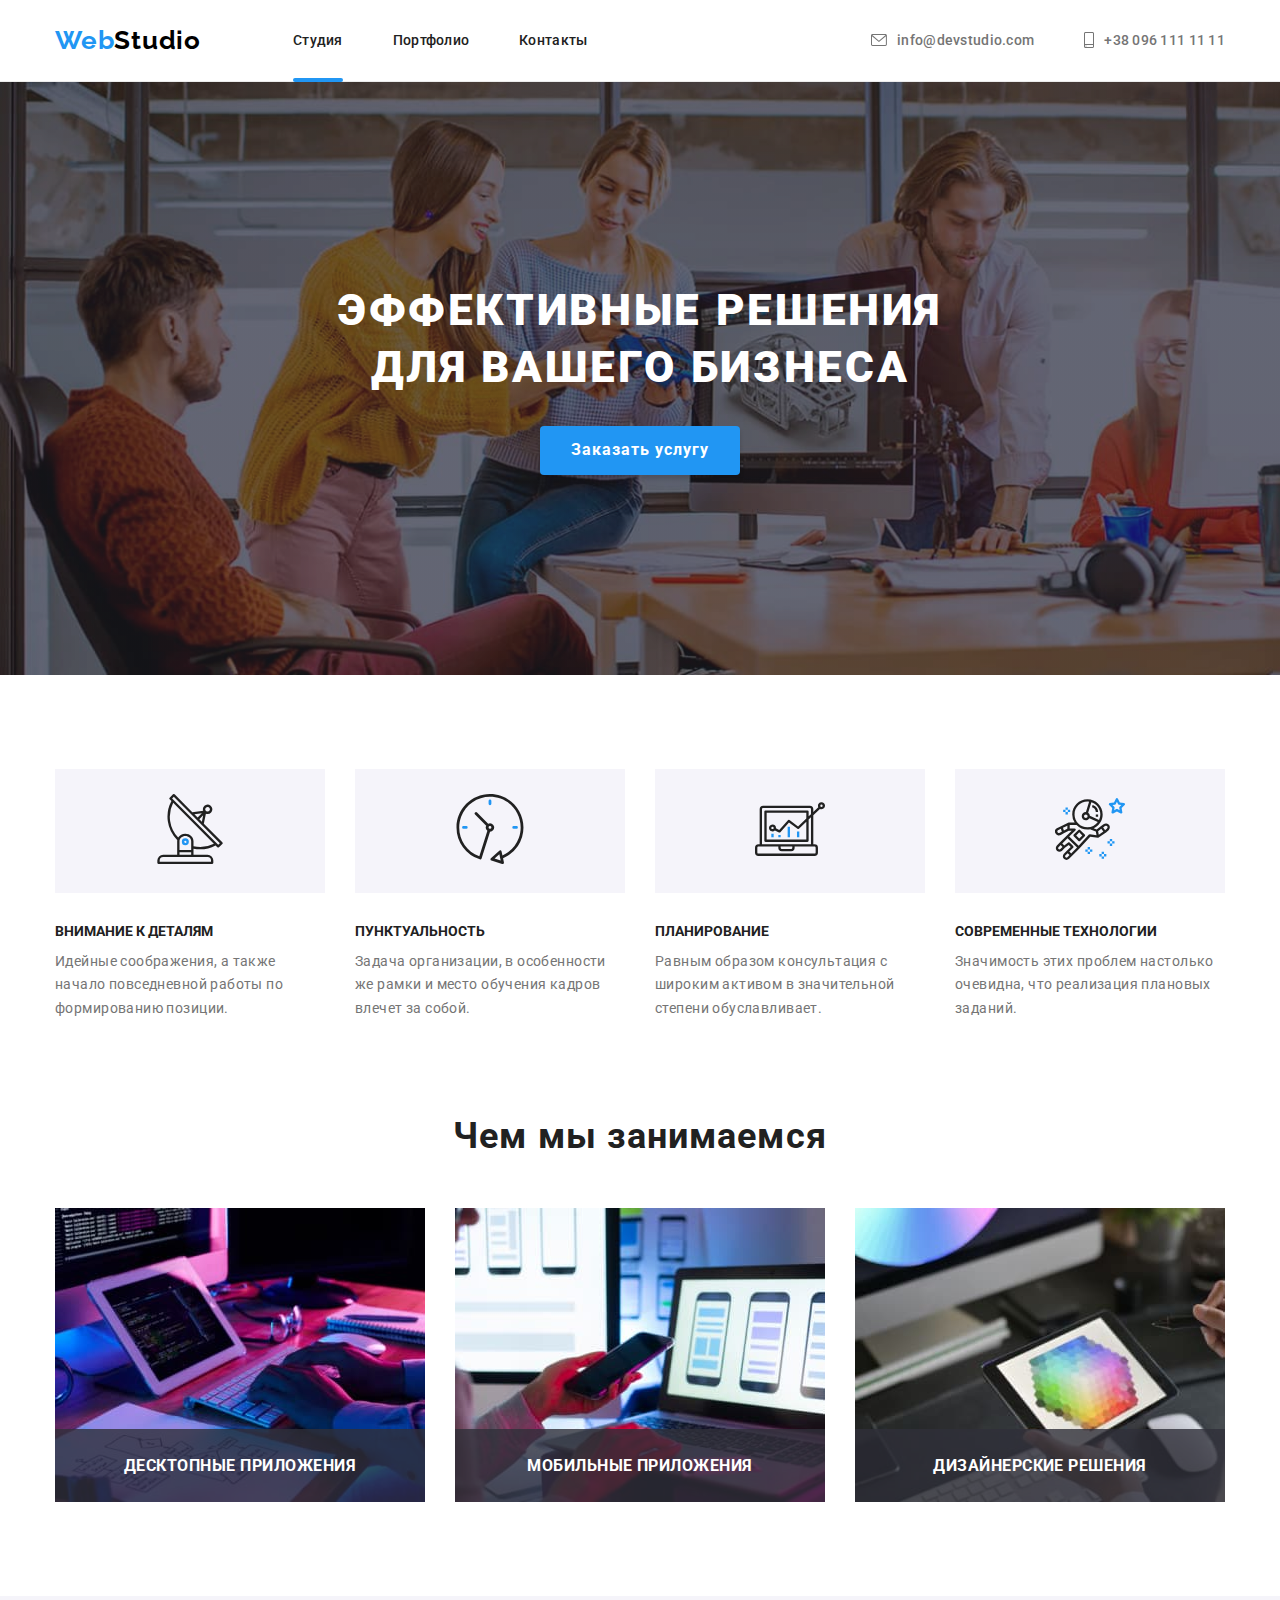
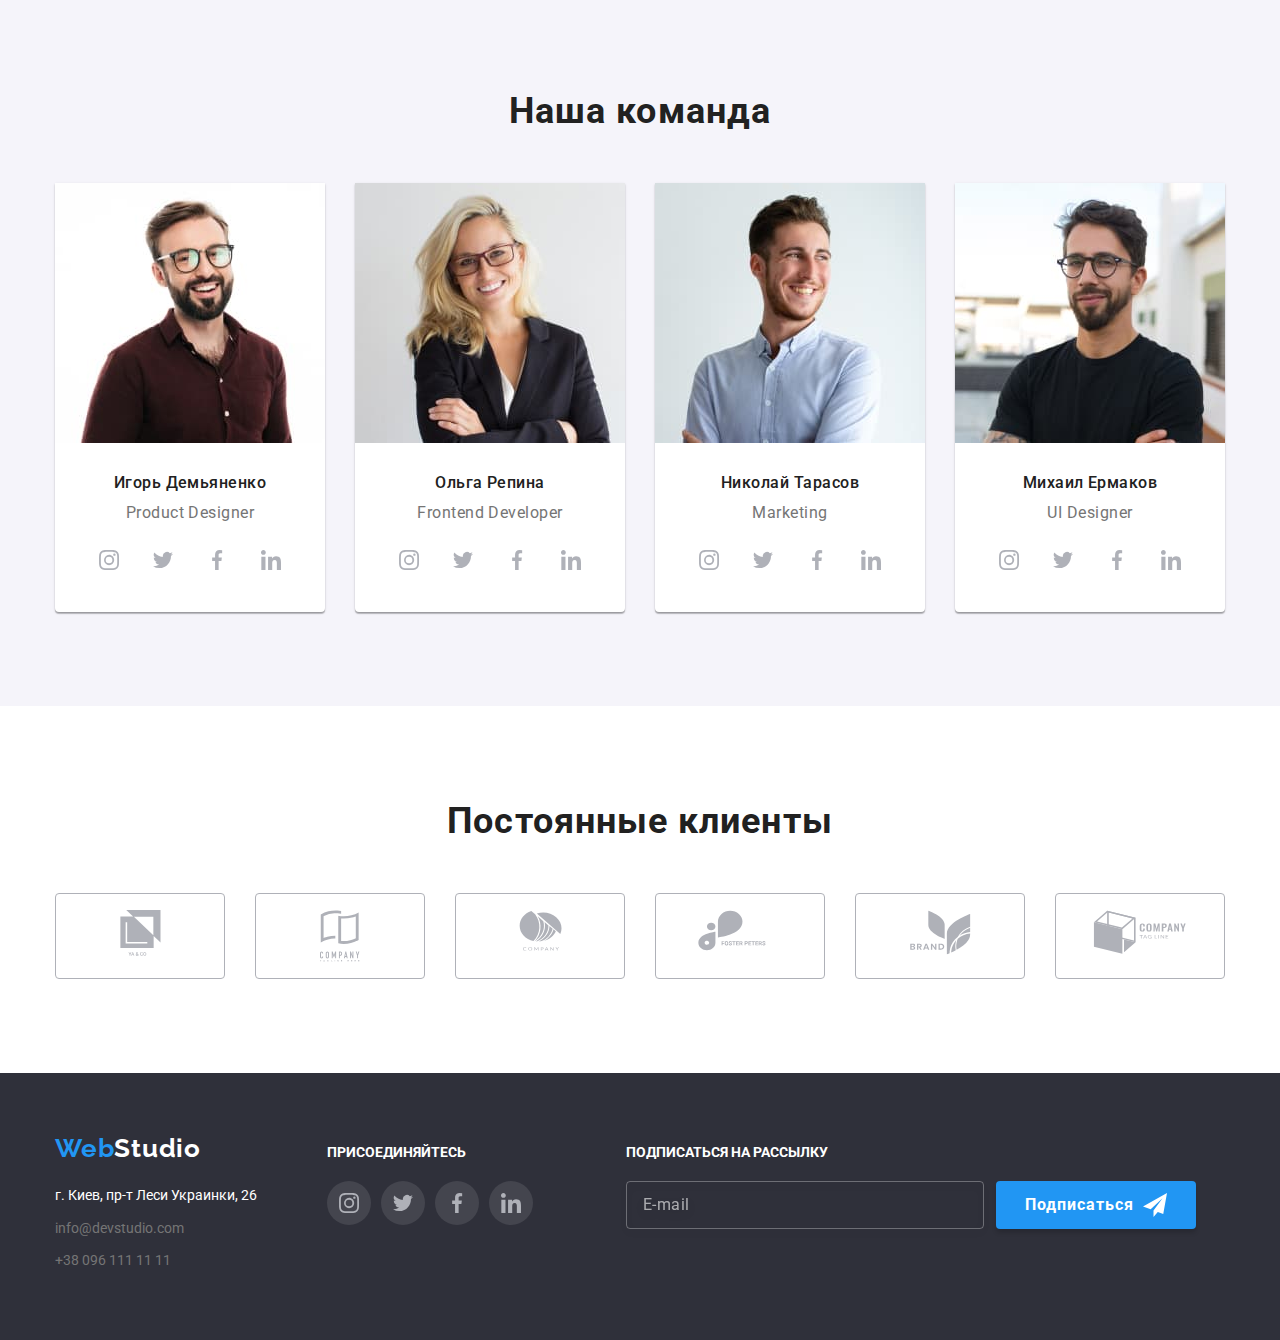
==== commit ddaec30b: "..." ====
--- a/index.html
+++ b/index.html
@@ -391,7 +391,7 @@
         </form>
         </div>
     </div>
-<script src="./js/modal.js"></script> -->
+<script src="./js/modal.js"></script> 
 <script src="./js/menu.js"></script>
 </body>
 </html>